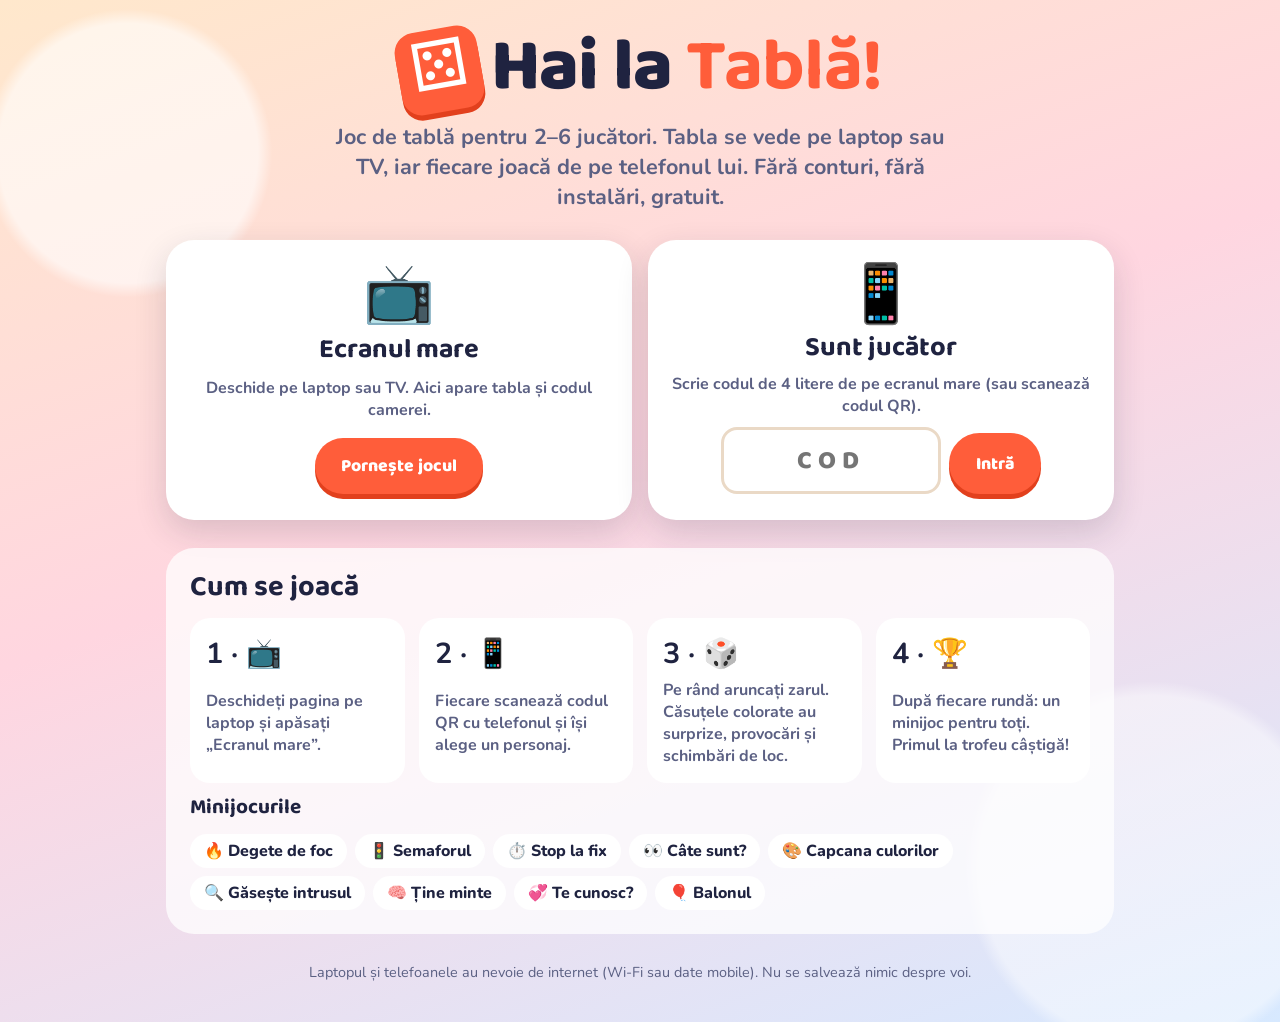
==== index.html @ 500aac26 "Hai la Tabla!: joc de tabla cu telefoanele ca telecomenzi Tabla pe laptop/TV, fiecare jucator intra " ====
<!doctype html>
<html lang="ro">
<head>
  <meta charset="utf-8">
  <meta name="viewport" content="width=device-width, initial-scale=1, viewport-fit=cover">
  <title>Hai la Tablă! – joc de societate cu telefoanele</title>
  <meta name="description" content="Joc de tablă gratuit pentru 2–6 jucători: tabla se vede pe laptop sau TV, iar fiecare folosește telefonul ca telecomandă.">
  <meta name="theme-color" content="#ff5d3a">
  <link rel="manifest" href="manifest.webmanifest">
  <link rel="icon" href="icons/icon-192.png" type="image/png">
  <link rel="apple-touch-icon" href="icons/apple-touch-icon.png">
  <meta name="apple-mobile-web-app-capable" content="yes">
  <meta name="apple-mobile-web-app-title" content="Hai la Tablă">
  <script>
    // linkul din codul QR (?cod=ABCD) duce direct la telecomanda
    if (new URLSearchParams(location.search).get('cod')) location.replace('telefon.html' + location.search);
  </script>
  <link rel="preconnect" href="https://fonts.googleapis.com">
  <link rel="preconnect" href="https://fonts.gstatic.com" crossorigin>
  <link href="https://fonts.googleapis.com/css2?family=Baloo+2:wght@600;800&family=Nunito:wght@400;700;800;900&display=swap" rel="stylesheet">
  <link rel="stylesheet" href="comun.css">
  <style>
    body {
      min-height: 100dvh;
      background:
        radial-gradient(circle at 10% 15%, rgba(255, 255, 255, 0.6) 0 9%, transparent 10%),
        radial-gradient(circle at 90% 85%, rgba(255, 255, 255, 0.45) 0 12%, transparent 13%),
        linear-gradient(160deg, #ffe8cc 0%, #ffd6e0 45%, #d7e9ff 100%);
    }
    main { max-width: 980px; margin: 0 auto; padding: max(28px, env(safe-area-inset-top)) 16px 40px; display: grid; gap: 28px; }
    .erou { text-align: center; display: grid; gap: 10px; justify-items: center; }
    .erou .logo { font-size: clamp(2.6rem, 9vw, 4.6rem); }
    .erou p { font-size: clamp(1.05rem, 3.6vw, 1.35rem); font-weight: 700; color: var(--slab); max-width: 640px; }
    .alegeri { display: grid; grid-template-columns: repeat(auto-fit, minmax(260px, 1fr)); gap: 16px; }
    .alegere {
      background: #fff; border-radius: 28px; padding: 26px 22px; box-shadow: var(--umbra);
      display: grid; gap: 10px; justify-items: center; text-align: center; color: var(--text); text-decoration: none;
    }
    .alegere .mare { font-size: 3.6rem; line-height: 1; }
    .alegere h2 { font-size: 1.7rem; }
    .alegere p { color: var(--slab); font-weight: 700; }
    .alegere .buton { margin-top: 6px; }
    .cod-rand { display: flex; gap: 8px; width: 100%; max-width: 320px; }
    .cod-rand input {
      flex: 1; min-width: 0; font: inherit; font-family: var(--font-titlu); font-weight: 800; font-size: 1.6rem;
      text-transform: uppercase; letter-spacing: 0.25em; text-align: center; padding: 10px; border-radius: 16px;
      border: 3px solid var(--linie); outline: none;
    }
    .cod-rand input:focus { border-color: var(--accent); }
    .cum { background: rgba(255, 255, 255, 0.75); border-radius: 28px; padding: 24px; display: grid; gap: 14px; }
    .cum h2 { font-size: 1.8rem; }
    .pasi { display: grid; grid-template-columns: repeat(auto-fit, minmax(200px, 1fr)); gap: 14px; }
    .pas { background: #fff; border-radius: 20px; padding: 16px; display: grid; gap: 6px; }
    .pas b { font-size: 1.8rem; }
    .pas span { color: var(--slab); font-weight: 700; }
    .minijocuri { display: flex; flex-wrap: wrap; gap: 8px; }
    .minijocuri span { background: #fff; border-radius: 999px; padding: 6px 14px; font-weight: 800; }
    footer { text-align: center; color: var(--slab); font-size: 0.9rem; }
  </style>
</head>
<body>
  <main>
    <section class="erou">
      <h1 class="logo"><span class="zar-logo">⚄</span>Hai la <b>Tablă!</b></h1>
      <p>Joc de tablă pentru 2–6 jucători. Tabla se vede pe laptop sau TV, iar fiecare joacă de pe telefonul lui. Fără conturi, fără instalări, gratuit.</p>
    </section>

    <section class="alegeri">
      <a class="alegere" href="ecran.html">
        <span class="mare">📺</span>
        <h2>Ecranul mare</h2>
        <p>Deschide pe laptop sau TV. Aici apare tabla și codul camerei.</p>
        <span class="buton principal">Pornește jocul</span>
      </a>
      <form class="alegere" action="telefon.html" method="get">
        <span class="mare">📱</span>
        <h2>Sunt jucător</h2>
        <p>Scrie codul de 4 litere de pe ecranul mare (sau scanează codul QR).</p>
        <div class="cod-rand">
          <input name="cod" maxlength="4" autocapitalize="characters" autocomplete="off" spellcheck="false" placeholder="COD" required aria-label="Codul camerei">
          <button class="buton principal" type="submit">Intră</button>
        </div>
      </form>
    </section>

    <section class="cum">
      <h2>Cum se joacă</h2>
      <div class="pasi">
        <div class="pas"><b>1 · 📺</b><span>Deschideți pagina pe laptop și apăsați „Ecranul mare”.</span></div>
        <div class="pas"><b>2 · 📱</b><span>Fiecare scanează codul QR cu telefonul și își alege un personaj.</span></div>
        <div class="pas"><b>3 · 🎲</b><span>Pe rând aruncați zarul. Căsuțele colorate au surprize, provocări și schimbări de loc.</span></div>
        <div class="pas"><b>4 · 🏆</b><span>După fiecare rundă: un minijoc pentru toți. Primul la trofeu câștigă!</span></div>
      </div>
      <h2 style="font-size:1.3rem">Minijocurile</h2>
      <div class="minijocuri">
        <span>🔥 Degete de foc</span><span>🚦 Semaforul</span><span>⏱️ Stop la fix</span><span>👀 Câte sunt?</span>
        <span>🎨 Capcana culorilor</span><span>🔍 Găsește intrusul</span><span>🧠 Ține minte</span><span>💞 Te cunosc?</span><span>🎈 Balonul</span>
      </div>
    </section>

    <footer>Laptopul și telefoanele au nevoie de internet (Wi-Fi sau date mobile). Nu se salvează nimic despre voi.</footer>
  </main>
  <script>
    document.querySelector('input[name="cod"]').addEventListener('input', (e) => {
      e.target.value = e.target.value.toUpperCase().replace(/[^A-Z]/g, '').slice(0, 4);
    });
    if ('serviceWorker' in navigator) navigator.serviceWorker.register('sw.js').catch(() => {});
  </script>
</body>
</html>
---- comun.css ----
:root {
  --fundal: #fff4e6;
  --text: #1f2340;
  --slab: #5b6083;
  --alb: #ffffff;
  --accent: #ff5d3a;
  --accent-inchis: #e2401d;
  --galben: #ffbe0b;
  --mov: #6c4cf1;
  --verde: #16a34a;
  --rosu: #e11d48;
  --linie: #ead9c6;
  --umbra: 0 12px 32px rgba(31, 35, 64, 0.16);
  --umbra-mica: 0 4px 12px rgba(31, 35, 64, 0.12);
  --font-titlu: 'Baloo 2', 'Nunito', system-ui, -apple-system, 'Segoe UI', Roboto, sans-serif;
  --font: 'Nunito', system-ui, -apple-system, 'Segoe UI', Roboto, sans-serif;
  color-scheme: light;
}

* { box-sizing: border-box; }
html, body { margin: 0; }
body {
  font-family: var(--font);
  color: var(--text);
  background: var(--fundal);
  -webkit-font-smoothing: antialiased;
}
[hidden] { display: none !important; }
h1, h2, h3 { font-family: var(--font-titlu); line-height: 1.1; margin: 0; }
p { margin: 0; }
button { font: inherit; color: inherit; }

.buton {
  display: inline-flex;
  align-items: center;
  justify-content: center;
  gap: 0.4em;
  border: 0;
  border-radius: 999px;
  padding: 0.75em 1.5em;
  font-family: var(--font-titlu);
  font-weight: 800;
  font-size: 1.1rem;
  background: var(--alb);
  color: var(--text);
  box-shadow: 0 4px 0 rgba(31, 35, 64, 0.18);
  cursor: pointer;
  text-decoration: none;
  transition: transform 0.08s ease, box-shadow 0.08s ease, filter 0.15s ease;
  -webkit-tap-highlight-color: transparent;
  user-select: none;
}
.buton:active { transform: translateY(3px); box-shadow: 0 1px 0 rgba(31, 35, 64, 0.18); }
.buton.principal { background: var(--accent); color: #fff; box-shadow: 0 5px 0 var(--accent-inchis); }
.buton.principal:active { box-shadow: 0 2px 0 var(--accent-inchis); }
.buton:disabled { opacity: 0.45; cursor: not-allowed; transform: none; }
.buton.mic { font-size: 0.95rem; padding: 0.55em 1.1em; }

.logo {
  font-family: var(--font-titlu);
  font-weight: 800;
  letter-spacing: -0.01em;
  color: var(--text);
}
.logo .zar-logo {
  display: inline-grid;
  place-items: center;
  width: 1.25em;
  height: 1.25em;
  border-radius: 0.3em;
  background: var(--accent);
  color: #fff;
  transform: rotate(-10deg);
  margin-right: 0.15em;
  box-shadow: 0 0.08em 0 var(--accent-inchis);
  font-size: 0.9em;
}
.logo b { color: var(--accent); }

.av-cerc {
  --c: #999;
  display: inline-grid;
  place-items: center;
  width: 2.2em;
  height: 2.2em;
  border-radius: 50%;
  background: #fff;
  border: 0.18em solid var(--c);
  font-size: 1em;
  line-height: 1;
  flex: none;
}

@keyframes apare {
  from { transform: scale(0.6); opacity: 0; }
  to { transform: scale(1); opacity: 1; }
}
@keyframes puls {
  0%, 100% { transform: scale(1); }
  50% { transform: scale(1.06); }
}
@keyframes tremura {
  0%, 100% { transform: translateX(0); }
  20% { transform: translateX(-8px); }
  40% { transform: translateX(8px); }
  60% { transform: translateX(-5px); }
  80% { transform: translateX(5px); }
}
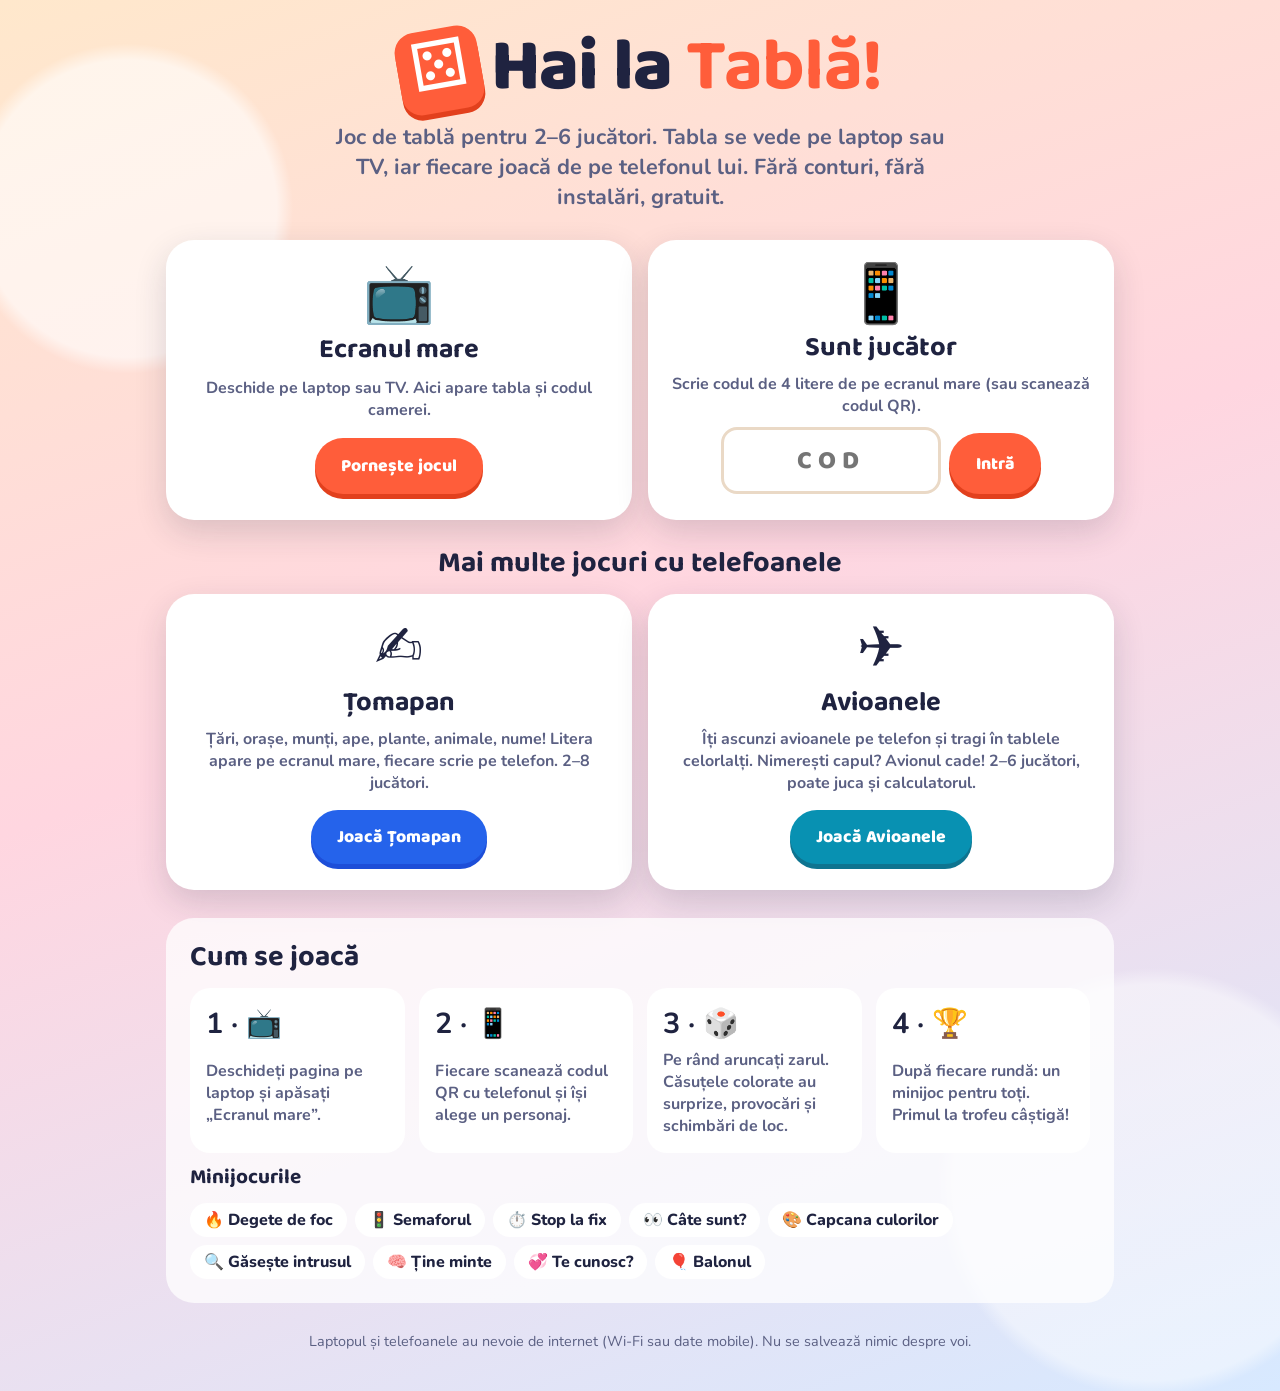
==== commit 195ba86b: "Țomapan și Avioanele: două jocuri noi cu ecranul mare și telefoanele La fel ca Hai la Tablă: laptopu" ====
--- a/index.html
+++ b/index.html
@@ -56,6 +56,9 @@
     .minijocuri { display: flex; flex-wrap: wrap; gap: 8px; }
     .minijocuri span { background: #fff; border-radius: 999px; padding: 6px 14px; font-weight: 800; }
     footer { text-align: center; color: var(--slab); font-size: 0.9rem; }
+    .alte-jocuri { display: grid; gap: 14px; }
+    .alte-jocuri > h2 { font-size: 1.8rem; text-align: center; }
+    .alt-joc .buton.principal { background: var(--a); box-shadow: 0 5px 0 var(--ai); }
   </style>
 </head>
 <body>
@@ -83,6 +86,24 @@
       </form>
     </section>
 
+    <section class="alte-jocuri">
+      <h2>Mai multe jocuri cu telefoanele</h2>
+      <div class="alegeri">
+        <a class="alegere alt-joc" href="tomapan/" style="--a:#2563eb;--ai:#1d4ed8">
+          <span class="mare">✍️</span>
+          <h2>Țomapan</h2>
+          <p>Țări, orașe, munți, ape, plante, animale, nume! Litera apare pe ecranul mare, fiecare scrie pe telefon. 2–8 jucători.</p>
+          <span class="buton principal">Joacă Țomapan</span>
+        </a>
+        <a class="alegere alt-joc" href="avioane/" style="--a:#0891b2;--ai:#0e7490">
+          <span class="mare">✈️</span>
+          <h2>Avioanele</h2>
+          <p>Îți ascunzi avioanele pe telefon și tragi în tablele celorlalți. Nimerești capul? Avionul cade! 2–6 jucători, poate juca și calculatorul.</p>
+          <span class="buton principal">Joacă Avioanele</span>
+        </a>
+      </div>
+    </section>
+
     <section class="cum">
       <h2>Cum se joacă</h2>
       <div class="pasi">
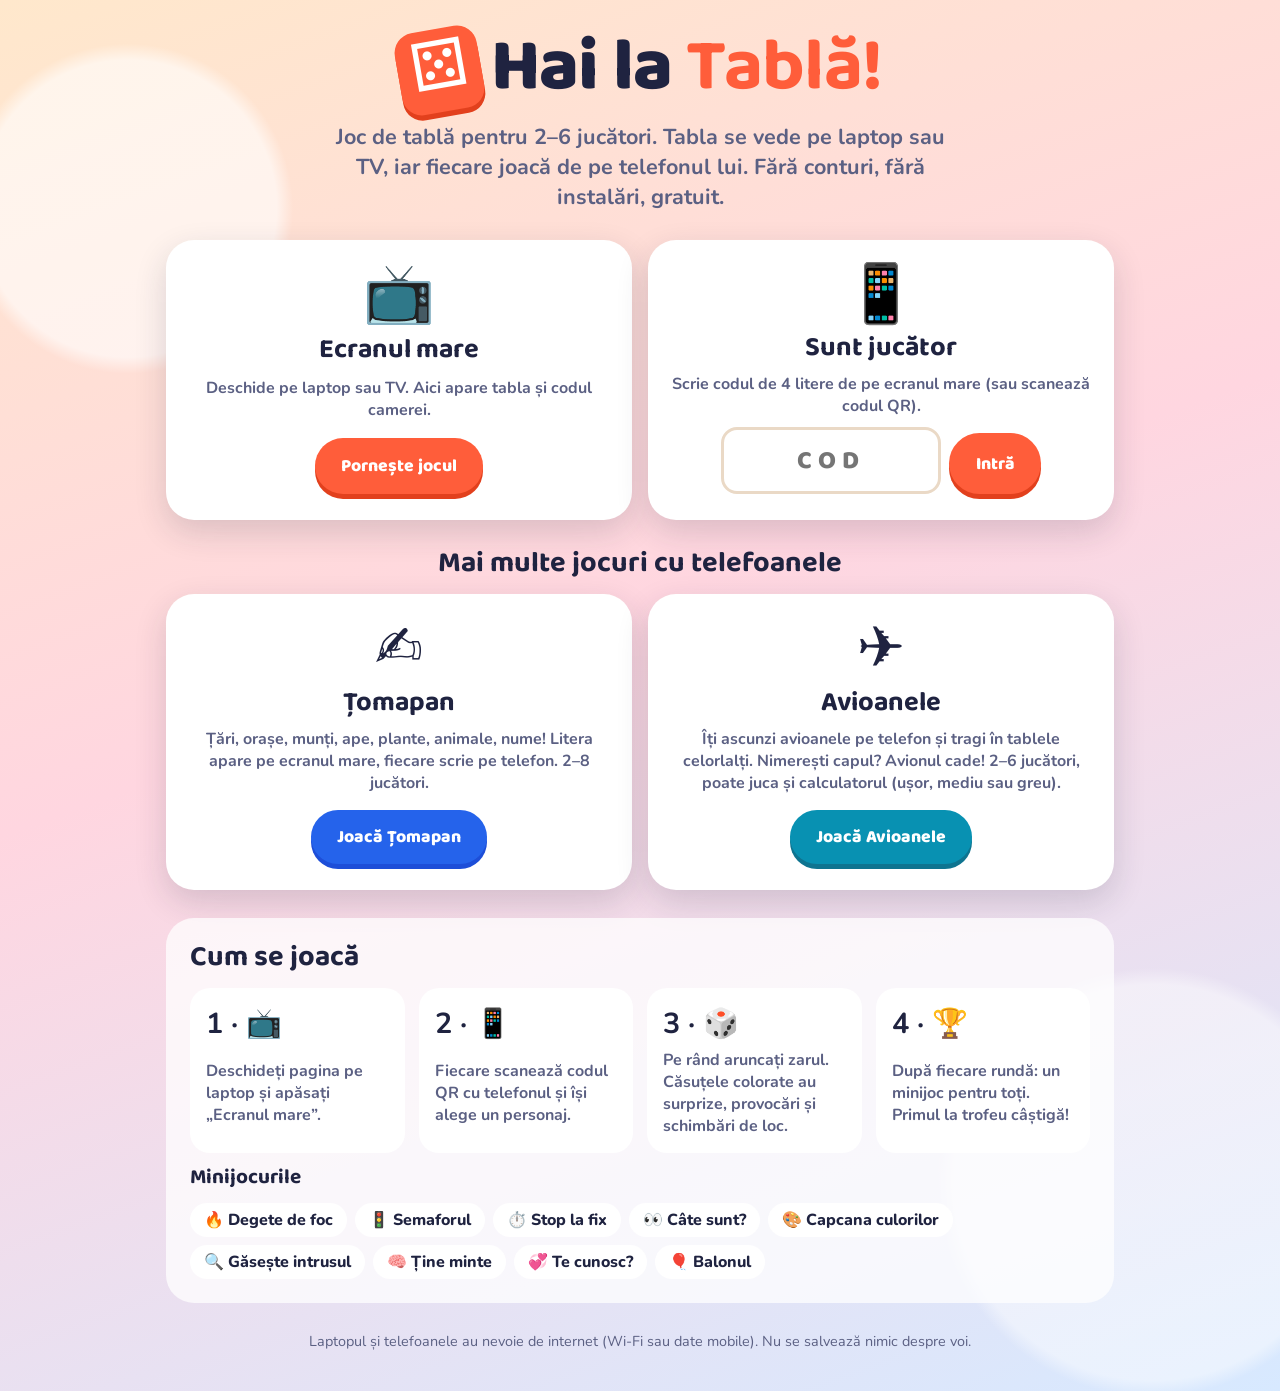
==== commit 55850bbe: "Avioanele: calculatorul pe nivelurile Ușor, Mediu și Greu - În camera de așteptare: „Adaugă un calcu" ====
--- a/index.html
+++ b/index.html
@@ -98,7 +98,7 @@
         <a class="alegere alt-joc" href="avioane/" style="--a:#0891b2;--ai:#0e7490">
           <span class="mare">✈️</span>
           <h2>Avioanele</h2>
-          <p>Îți ascunzi avioanele pe telefon și tragi în tablele celorlalți. Nimerești capul? Avionul cade! 2–6 jucători, poate juca și calculatorul.</p>
+          <p>Îți ascunzi avioanele pe telefon și tragi în tablele celorlalți. Nimerești capul? Avionul cade! 2–6 jucători, poate juca și calculatorul (ușor, mediu sau greu).</p>
           <span class="buton principal">Joacă Avioanele</span>
         </a>
       </div>
